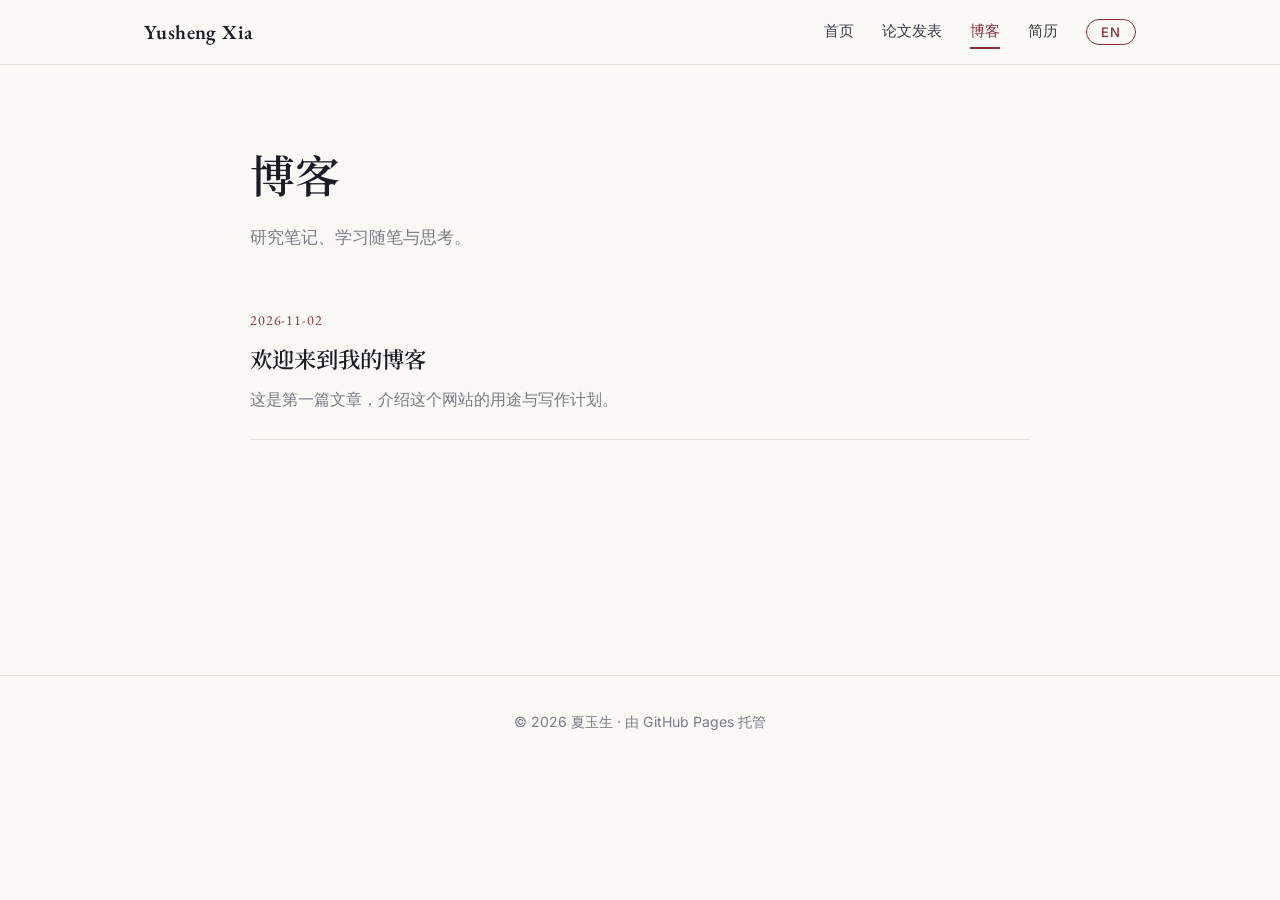
==== blog.html @ d9417440 "Initial personal academic website" ====
<!DOCTYPE html>
<html lang="zh-CN" data-lang="zh">
<head>
  <meta charset="UTF-8">
  <meta name="viewport" content="width=device-width, initial-scale=1.0">
  <title>博客 · Blog — Yusheng Xia</title>
  <link rel="preconnect" href="https://fonts.googleapis.com">
  <link rel="preconnect" href="https://fonts.gstatic.com" crossorigin>
  <link href="https://fonts.googleapis.com/css2?family=EB+Garamond:ital,wght@0,400;0,500;0,600;1,400&family=Noto+Serif+SC:wght@400;500;600;700&family=Inter:wght@300;400;500&display=swap" rel="stylesheet">
  <link rel="stylesheet" href="assets/css/style.css">
</head>
<body>
  <nav class="nav">
    <div class="nav-inner">
      <a href="index.html" class="nav-brand">Yusheng Xia</a>
      <div class="nav-links">
        <a href="index.html"><span class="lang lang-zh">首页</span><span class="lang lang-en">Home</span></a>
        <a href="publications.html"><span class="lang lang-zh">论文发表</span><span class="lang lang-en">Publications</span></a>
        <a href="blog.html" class="active"><span class="lang lang-zh">博客</span><span class="lang lang-en">Blog</span></a>
        <a href="cv.html"><span class="lang lang-zh">简历</span><span class="lang lang-en">CV</span></a>
        <button id="lang-toggle" class="lang-toggle" aria-label="Switch language">EN</button>
      </div>
    </div>
  </nav>

  <main class="container page">
    <h1 class="page-title reveal">
      <span class="lang lang-zh">博客</span><span class="lang lang-en">Blog</span>
    </h1>
    <p class="page-sub reveal">
      <span class="lang lang-zh">研究笔记、学习随笔与思考。</span>
      <span class="lang lang-en">Research notes, study logs, and reflections.</span>
    </p>
    <div id="post-list" class="post-list"></div>
  </main>

  <footer class="footer">
    <div class="container">
      <p>
        <span class="lang lang-zh">© 2026 夏玉生 · 由 GitHub Pages 托管</span>
        <span class="lang lang-en">© 2026 Yusheng Xia · Hosted on GitHub Pages</span>
      </p>
    </div>
  </footer>

  <script src="assets/js/main.js"></script>
  <script>loadPostList();</script>
</body>
</html>
---- assets/css/style.css ----
/* ============================================================
   Academic Personal Site — style.css
   ============================================================ */

:root {
  --bg: #faf9f6;
  --bg-soft: #f3f1ec;
  --ink: #1d1d28;
  --ink-soft: #3c3c4a;
  --muted: #7a7a86;
  --accent: #8c2f39;
  --accent-soft: #a4535c;
  --line: #e4e1da;
  --card: #ffffff;
  --serif-en: "EB Garamond", "Noto Serif SC", Georgia, serif;
  --serif-zh: "Noto Serif SC", "EB Garamond", "Songti SC", serif;
  --sans: "Inter", -apple-system, "PingFang SC", "Microsoft YaHei", sans-serif;
  --maxw: 780px;
}

* { margin: 0; padding: 0; box-sizing: border-box; }

html { scroll-behavior: smooth; }

body {
  background: var(--bg);
  color: var(--ink);
  font-family: var(--sans);
  font-size: 16.5px;
  line-height: 1.75;
  -webkit-font-smoothing: antialiased;
}

.container {
  max-width: var(--maxw);
  margin: 0 auto;
  padding: 0 24px;
}

a {
  color: var(--accent);
  text-decoration: none;
  border-bottom: 1px solid transparent;
  transition: border-color .2s ease, color .2s ease;
}
a:hover { border-bottom-color: var(--accent); }

/* ---------- language toggle ---------- */
.lang { display: none; }
html[data-lang="zh"] .lang-zh { display: inline; }
html[data-lang="en"] .lang-en { display: inline; }
html[data-lang="zh"] body { font-family: var(--sans); }
html[data-lang="en"] body { font-family: var(--sans); }

/* ---------- nav ---------- */
.nav {
  position: sticky;
  top: 0;
  z-index: 100;
  background: rgba(250, 249, 246, .88);
  backdrop-filter: blur(12px);
  -webkit-backdrop-filter: blur(12px);
  border-bottom: 1px solid var(--line);
}
.nav-inner {
  max-width: 1040px;
  margin: 0 auto;
  padding: 0 24px;
  height: 64px;
  display: flex;
  align-items: center;
  justify-content: space-between;
}
.nav-brand {
  font-family: var(--serif-en);
  font-size: 1.25rem;
  font-weight: 600;
  letter-spacing: .02em;
  color: var(--ink);
  border-bottom: none;
}
.nav-links {
  display: flex;
  align-items: center;
  gap: 28px;
}
.nav-links a {
  font-size: .92rem;
  color: var(--ink-soft);
  border-bottom: none;
  position: relative;
  padding: 4px 0;
}
.nav-links a::after {
  content: "";
  position: absolute;
  left: 0; bottom: 0;
  width: 0; height: 2px;
  background: var(--accent);
  transition: width .25s ease;
}
.nav-links a:hover::after,
.nav-links a.active::after { width: 100%; }
.nav-links a.active { color: var(--accent); }

.lang-toggle {
  font-family: var(--sans);
  font-size: .82rem;
  font-weight: 500;
  letter-spacing: .08em;
  color: var(--accent);
  background: transparent;
  border: 1px solid var(--accent);
  border-radius: 999px;
  padding: 4px 14px;
  cursor: pointer;
  transition: background .2s ease, color .2s ease;
}
.lang-toggle:hover { background: var(--accent); color: #fff; }

/* ---------- hero ---------- */
.hero {
  padding: 110px 0 80px;
  border-bottom: 1px solid var(--line);
  background:
    radial-gradient(ellipse 60% 50% at 70% 10%, rgba(140, 47, 57, .05), transparent),
    var(--bg);
}
.hero-kicker {
  font-size: .85rem;
  letter-spacing: .28em;
  text-transform: uppercase;
  color: var(--accent);
  margin-bottom: 22px;
}
.hero-name {
  font-family: var(--serif-zh);
  font-size: clamp(2.6rem, 6vw, 4rem);
  font-weight: 600;
  line-height: 1.15;
  letter-spacing: .01em;
  margin-bottom: 18px;
}
html[data-lang="en"] .hero-name { font-family: var(--serif-en); }
.hero-title {
  font-size: 1.08rem;
  color: var(--ink-soft);
  margin-bottom: 20px;
}
.hero-bio {
  max-width: 620px;
  color: var(--muted);
  margin-bottom: 30px;
}
.hero-links {
  display: flex;
  flex-wrap: wrap;
  gap: 12px;
}
.hero-links a {
  font-size: .9rem;
  padding: 7px 18px;
  border: 1px solid var(--line);
  border-radius: 999px;
  background: var(--card);
  color: var(--ink-soft);
  transition: all .2s ease;
}
.hero-links a:hover {
  border-color: var(--accent);
  color: var(--accent);
  transform: translateY(-1px);
}

/* ---------- sections ---------- */
.section { padding: 44px 0 8px; }

.section-title {
  font-family: var(--serif-zh);
  font-size: 1.55rem;
  font-weight: 600;
  margin-bottom: 22px;
  padding-bottom: 10px;
  border-bottom: 1px solid var(--line);
  position: relative;
}
html[data-lang="en"] .section-title { font-family: var(--serif-en); }
.section-title::after {
  content: "";
  position: absolute;
  left: 0; bottom: -1px;
  width: 56px; height: 2px;
  background: var(--accent);
}

/* ---------- chips ---------- */
.chips { display: flex; flex-wrap: wrap; gap: 10px; }
.chip {
  font-size: .92rem;
  padding: 8px 20px;
  background: var(--card);
  border: 1px solid var(--line);
  border-radius: 999px;
  color: var(--ink-soft);
  transition: all .2s ease;
}
.chip:hover {
  border-color: var(--accent);
  color: var(--accent);
  box-shadow: 0 4px 14px rgba(140, 47, 57, .08);
}

/* ---------- news ---------- */
.news-list { list-style: none; }
.news-list li {
  display: flex;
  gap: 20px;
  padding: 12px 0;
  border-bottom: 1px dashed var(--line);
  align-items: baseline;
}
.news-list li:last-child { border-bottom: none; }
.news-date {
  flex-shrink: 0;
  font-family: var(--serif-en);
  font-size: .95rem;
  font-weight: 600;
  color: var(--accent);
  min-width: 72px;
}

/* ---------- publications ---------- */
.pub-list { list-style: none; }
.pub-item {
  padding: 20px 24px;
  margin-bottom: 16px;
  background: var(--card);
  border: 1px solid var(--line);
  border-radius: 10px;
  transition: box-shadow .25s ease, transform .25s ease;
}
.pub-item:hover {
  box-shadow: 0 8px 28px rgba(29, 29, 40, .07);
  transform: translateY(-2px);
}
.pub-title {
  font-family: var(--serif-zh);
  font-size: 1.12rem;
  font-weight: 600;
  line-height: 1.5;
  margin-bottom: 6px;
}
html[data-lang="en"] .pub-title { font-family: var(--serif-en); }
.pub-authors { font-size: .95rem; color: var(--ink-soft); margin-bottom: 4px; }
.pub-venue { font-size: .9rem; color: var(--muted); }
.pub-venue a { font-size: .85rem; letter-spacing: .04em; }

.more-link { margin-top: 8px; font-size: .95rem; }

/* ---------- page (inner pages) ---------- */
.page { padding: 70px 0 40px; min-height: 60vh; }
.page-title {
  font-family: var(--serif-zh);
  font-size: clamp(2rem, 5vw, 2.8rem);
  font-weight: 600;
  margin-bottom: 10px;
}
html[data-lang="en"] .page-title { font-family: var(--serif-en); }
.page-sub { color: var(--muted); margin-bottom: 20px; }

/* ---------- cv ---------- */
.cv-list { list-style: none; }
.cv-list li { padding: 14px 0; border-bottom: 1px dashed var(--line); }
.cv-list li:last-child { border-bottom: none; }
.cv-row {
  display: flex;
  justify-content: space-between;
  align-items: baseline;
  gap: 16px;
  flex-wrap: wrap;
}
.cv-date {
  font-family: var(--serif-en);
  font-size: .92rem;
  color: var(--accent);
  white-space: nowrap;
}
.cv-detail { font-size: .95rem; color: var(--muted); margin-top: 2px; }

/* ---------- blog list ---------- */
.post-list { padding-top: 10px; }
.post-card {
  display: block;
  padding: 26px 0;
  border-bottom: 1px solid var(--line);
  color: var(--ink);
}
.post-card:hover { border-bottom-color: var(--line); }
.post-card:hover .post-card-title { color: var(--accent); }
.post-card-date {
  font-family: var(--serif-en);
  font-size: .88rem;
  color: var(--accent);
  letter-spacing: .06em;
  margin-bottom: 6px;
}
.post-card-title {
  font-family: var(--serif-zh);
  font-size: 1.4rem;
  font-weight: 600;
  margin-bottom: 8px;
  transition: color .2s ease;
}
html[data-lang="en"] .post-card-title { font-family: var(--serif-en); }
.post-card-summary { color: var(--muted); font-size: .97rem; }

/* ---------- article ---------- */
.back-link { margin-bottom: 30px; font-size: .92rem; }
.article { padding-bottom: 40px; }
.article h1 {
  font-family: var(--serif-zh);
  font-size: 2.1rem;
  font-weight: 600;
  line-height: 1.3;
  margin-bottom: 8px;
}
html[data-lang="en"] .article h1 { font-family: var(--serif-en); }
.article .article-date {
  font-family: var(--serif-en);
  color: var(--accent);
  font-size: .95rem;
  margin-bottom: 32px;
  display: block;
}
.article h2 {
  font-family: var(--serif-zh);
  font-size: 1.5rem;
  margin: 40px 0 14px;
  padding-bottom: 8px;
  border-bottom: 1px solid var(--line);
}
html[data-lang="en"] .article h2 { font-family: var(--serif-en); }
.article h3 { font-size: 1.15rem; margin: 28px 0 10px; }
.article p { margin-bottom: 16px; color: var(--ink-soft); }
.article ul, .article ol { margin: 0 0 16px 24px; color: var(--ink-soft); }
.article li { margin-bottom: 6px; }
.article blockquote {
  margin: 24px 0;
  padding: 14px 22px;
  border-left: 3px solid var(--accent);
  background: var(--bg-soft);
  border-radius: 0 8px 8px 0;
  color: var(--ink-soft);
}
.article code {
  font-family: "SF Mono", Menlo, Consolas, monospace;
  font-size: .88em;
  background: var(--bg-soft);
  padding: 2px 7px;
  border-radius: 5px;
}
.article pre {
  background: #23232e;
  color: #e8e6e3;
  padding: 18px 22px;
  border-radius: 10px;
  overflow-x: auto;
  margin-bottom: 20px;
}
.article pre code { background: none; padding: 0; color: inherit; }
.article img { max-width: 100%; border-radius: 8px; margin: 16px 0; }
.article hr { border: none; border-top: 1px solid var(--line); margin: 36px 0; }

/* ---------- footer ---------- */
.footer {
  margin-top: 70px;
  padding: 34px 0;
  border-top: 1px solid var(--line);
  text-align: center;
  font-size: .88rem;
  color: var(--muted);
}

/* ---------- reveal animation ---------- */
.reveal {
  opacity: 0;
  transform: translateY(18px);
  transition: opacity .7s ease, transform .7s ease;
}
.reveal.visible {
  opacity: 1;
  transform: none;
}

/* ---------- responsive ---------- */
@media (max-width: 640px) {
  body { font-size: 15.5px; }
  .nav-inner { height: 56px; }
  .nav-links { gap: 14px; }
  .nav-links a { font-size: .85rem; }
  .nav-brand { font-size: 1.05rem; }
  .hero { padding: 70px 0 56px; }
  .news-list li { flex-direction: column; gap: 2px; }
  .post-card-title { font-size: 1.2rem; }
}
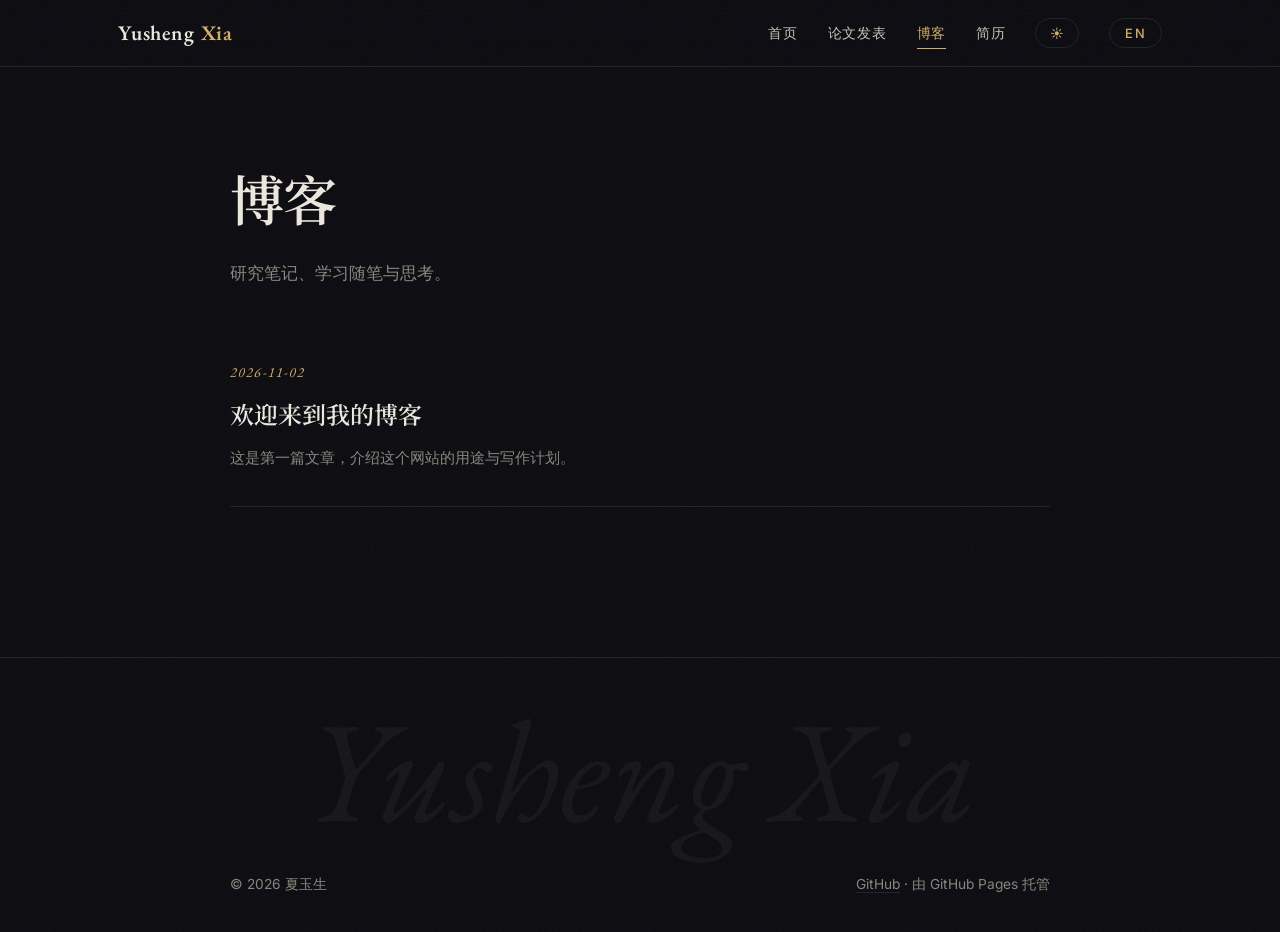
==== commit b5f37f1e: "Redesign: dark gold editorial theme, marquee, grain, theme toggle" ====
--- a/blog.html
+++ b/blog.html
@@ -1,5 +1,5 @@
 <!DOCTYPE html>
-<html lang="zh-CN" data-lang="zh">
+<html lang="zh-CN" data-lang="zh" data-theme="dark">
 <head>
   <meta charset="UTF-8">
   <meta name="viewport" content="width=device-width, initial-scale=1.0">
@@ -10,14 +10,17 @@
   <link rel="stylesheet" href="assets/css/style.css">
 </head>
 <body>
+  <div class="grain" aria-hidden="true"></div>
+
   <nav class="nav">
     <div class="nav-inner">
-      <a href="index.html" class="nav-brand">Yusheng Xia</a>
+      <a href="index.html" class="nav-brand">Yusheng <em>Xia</em></a>
       <div class="nav-links">
         <a href="index.html"><span class="lang lang-zh">首页</span><span class="lang lang-en">Home</span></a>
         <a href="publications.html"><span class="lang lang-zh">论文发表</span><span class="lang lang-en">Publications</span></a>
         <a href="blog.html" class="active"><span class="lang lang-zh">博客</span><span class="lang lang-en">Blog</span></a>
         <a href="cv.html"><span class="lang lang-zh">简历</span><span class="lang lang-en">CV</span></a>
+        <button id="theme-toggle" class="theme-toggle" aria-label="Toggle theme">☀</button>
         <button id="lang-toggle" class="lang-toggle" aria-label="Switch language">EN</button>
       </div>
     </div>
@@ -35,10 +38,12 @@
   </main>
 
   <footer class="footer">
-    <div class="container">
+    <div class="footer-watermark">Yusheng Xia</div>
+    <div class="container footer-inner">
+      <p><span class="lang lang-zh">© 2026 夏玉生</span><span class="lang lang-en">© 2026 Yusheng Xia</span></p>
       <p>
-        <span class="lang lang-zh">© 2026 夏玉生 · 由 GitHub Pages 托管</span>
-        <span class="lang lang-en">© 2026 Yusheng Xia · Hosted on GitHub Pages</span>
+        <a href="https://github.com/yusheng-XIA" target="_blank" rel="noopener">GitHub</a>
+        <span class="lang lang-zh"> · 由 GitHub Pages 托管</span><span class="lang lang-en"> · Hosted on GitHub Pages</span>
       </p>
     </div>
   </footer>
--- a/assets/css/style.css
+++ b/assets/css/style.css
@@ -1,21 +1,44 @@
 /* ============================================================
-   Academic Personal Site — style.css
+   Yusheng Xia — Academic Site · "Modern Editorial" theme
    ============================================================ */
 
 :root {
-  --bg: #faf9f6;
-  --bg-soft: #f3f1ec;
-  --ink: #1d1d28;
-  --ink-soft: #3c3c4a;
-  --muted: #7a7a86;
-  --accent: #8c2f39;
-  --accent-soft: #a4535c;
-  --line: #e4e1da;
-  --card: #ffffff;
   --serif-en: "EB Garamond", "Noto Serif SC", Georgia, serif;
   --serif-zh: "Noto Serif SC", "EB Garamond", "Songti SC", serif;
   --sans: "Inter", -apple-system, "PingFang SC", "Microsoft YaHei", sans-serif;
-  --maxw: 780px;
+  --mono: "SF Mono", Menlo, Consolas, monospace;
+  --maxw: 820px;
+  --ease: cubic-bezier(.22, .68, .26, .99);
+}
+
+/* ---------- themes ---------- */
+html[data-theme="dark"] {
+  --bg: #0b0b10;
+  --bg-soft: #121218;
+  --card: #13131a;
+  --ink: #ece8df;
+  --ink-soft: #c7c3b9;
+  --muted: #88857c;
+  --accent: #d4af6a;
+  --accent-ink: #0b0b10;
+  --line: rgba(236, 232, 223, .1);
+  --glow: rgba(212, 175, 106, .07);
+  --shadow: rgba(0, 0, 0, .5);
+  --nav-bg: rgba(11, 11, 16, .82);
+}
+html[data-theme="light"] {
+  --bg: #f6f3ec;
+  --bg-soft: #efebe1;
+  --card: #fffdf8;
+  --ink: #16161e;
+  --ink-soft: #3a3a46;
+  --muted: #7b786e;
+  --accent: #8c2f39;
+  --accent-ink: #fffdf8;
+  --line: rgba(22, 22, 30, .12);
+  --glow: rgba(140, 47, 57, .05);
+  --shadow: rgba(22, 22, 30, .12);
+  --nav-bg: rgba(246, 243, 236, .85);
 }
 
 * { margin: 0; padding: 0; box-sizing: border-box; }
@@ -29,65 +52,91 @@
   font-size: 16.5px;
   line-height: 1.75;
   -webkit-font-smoothing: antialiased;
-}
+  transition: background .4s ease, color .4s ease;
+}
+
+::selection { background: var(--accent); color: var(--accent-ink); }
+
+::-webkit-scrollbar { width: 10px; }
+::-webkit-scrollbar-track { background: var(--bg); }
+::-webkit-scrollbar-thumb { background: var(--line); border-radius: 5px; }
+::-webkit-scrollbar-thumb:hover { background: var(--accent); }
 
 .container {
   max-width: var(--maxw);
   margin: 0 auto;
-  padding: 0 24px;
+  padding: 0 26px;
 }
 
 a {
   color: var(--accent);
   text-decoration: none;
-  border-bottom: 1px solid transparent;
-  transition: border-color .2s ease, color .2s ease;
-}
-a:hover { border-bottom-color: var(--accent); }
+  transition: color .25s ease;
+}
+
+/* ---------- film grain overlay ---------- */
+.grain {
+  position: fixed;
+  inset: -50%;
+  z-index: 999;
+  pointer-events: none;
+  opacity: .05;
+  background-image: url("data:image/svg+xml,%3Csvg xmlns='http://www.w3.org/2000/svg' width='300' height='300'%3E%3Cfilter id='n'%3E%3CfeTurbulence type='fractalNoise' baseFrequency='0.9' numOctaves='2'/%3E%3C/filter%3E%3Crect width='100%25' height='100%25' filter='url(%23n)'/%3E%3C/svg%3E");
+  animation: grain 8s steps(10) infinite;
+}
+@keyframes grain {
+  0%, 100% { transform: translate(0, 0); }
+  20% { transform: translate(-3%, 2%); }
+  40% { transform: translate(2%, -3%); }
+  60% { transform: translate(-2%, -2%); }
+  80% { transform: translate(3%, 3%); }
+}
 
 /* ---------- language toggle ---------- */
 .lang { display: none; }
 html[data-lang="zh"] .lang-zh { display: inline; }
 html[data-lang="en"] .lang-en { display: inline; }
-html[data-lang="zh"] body { font-family: var(--sans); }
-html[data-lang="en"] body { font-family: var(--sans); }
 
 /* ---------- nav ---------- */
 .nav {
-  position: sticky;
-  top: 0;
+  position: fixed;
+  top: 0; left: 0; right: 0;
   z-index: 100;
-  background: rgba(250, 249, 246, .88);
-  backdrop-filter: blur(12px);
-  -webkit-backdrop-filter: blur(12px);
-  border-bottom: 1px solid var(--line);
+  background: var(--nav-bg);
+  backdrop-filter: blur(16px) saturate(1.4);
+  -webkit-backdrop-filter: blur(16px) saturate(1.4);
+  border-bottom: 1px solid var(--line);
+  transition: background .4s ease;
 }
 .nav-inner {
-  max-width: 1040px;
+  max-width: 1100px;
   margin: 0 auto;
-  padding: 0 24px;
-  height: 64px;
+  padding: 0 28px;
+  height: 66px;
   display: flex;
   align-items: center;
   justify-content: space-between;
 }
 .nav-brand {
   font-family: var(--serif-en);
-  font-size: 1.25rem;
+  font-size: 1.3rem;
   font-weight: 600;
-  letter-spacing: .02em;
+  letter-spacing: .04em;
   color: var(--ink);
-  border-bottom: none;
+}
+.nav-brand em {
+  font-style: normal;
+  color: var(--accent);
 }
 .nav-links {
   display: flex;
   align-items: center;
-  gap: 28px;
+  gap: 30px;
 }
 .nav-links a {
-  font-size: .92rem;
+  font-size: .88rem;
+  letter-spacing: .05em;
   color: var(--ink-soft);
-  border-bottom: none;
   position: relative;
   padding: 4px 0;
 }
@@ -95,182 +144,302 @@
   content: "";
   position: absolute;
   left: 0; bottom: 0;
-  width: 0; height: 2px;
+  width: 100%; height: 1px;
   background: var(--accent);
-  transition: width .25s ease;
+  transform: scaleX(0);
+  transform-origin: right;
+  transition: transform .35s var(--ease);
 }
 .nav-links a:hover::after,
-.nav-links a.active::after { width: 100%; }
+.nav-links a.active::after { transform: scaleX(1); transform-origin: left; }
 .nav-links a.active { color: var(--accent); }
 
-.lang-toggle {
+.lang-toggle, .theme-toggle {
   font-family: var(--sans);
-  font-size: .82rem;
+  font-size: .8rem;
   font-weight: 500;
-  letter-spacing: .08em;
+  letter-spacing: .1em;
   color: var(--accent);
   background: transparent;
-  border: 1px solid var(--accent);
+  border: 1px solid var(--line);
   border-radius: 999px;
-  padding: 4px 14px;
+  width: 44px; height: 30px;
   cursor: pointer;
-  transition: background .2s ease, color .2s ease;
-}
-.lang-toggle:hover { background: var(--accent); color: #fff; }
+  transition: all .25s ease;
+  display: inline-flex;
+  align-items: center;
+  justify-content: center;
+}
+.lang-toggle { width: auto; padding: 0 15px; }
+.lang-toggle:hover, .theme-toggle:hover {
+  border-color: var(--accent);
+  box-shadow: 0 0 18px var(--glow);
+}
 
 /* ---------- hero ---------- */
 .hero {
-  padding: 110px 0 80px;
-  border-bottom: 1px solid var(--line);
+  position: relative;
+  padding: 190px 0 0;
+  overflow: hidden;
   background:
-    radial-gradient(ellipse 60% 50% at 70% 10%, rgba(140, 47, 57, .05), transparent),
+    radial-gradient(ellipse 55% 45% at 75% 0%, var(--glow), transparent 70%),
     var(--bg);
 }
+.hero::before {
+  content: "";
+  position: absolute;
+  top: 0; left: 50%;
+  width: 1px; height: 110px;
+  background: linear-gradient(to bottom, transparent, var(--accent));
+  opacity: .5;
+}
 .hero-kicker {
-  font-size: .85rem;
-  letter-spacing: .28em;
+  font-size: .82rem;
+  letter-spacing: .34em;
   text-transform: uppercase;
   color: var(--accent);
-  margin-bottom: 22px;
+  margin-bottom: 26px;
 }
 .hero-name {
   font-family: var(--serif-zh);
-  font-size: clamp(2.6rem, 6vw, 4rem);
+  font-size: clamp(3rem, 8vw, 5.2rem);
   font-weight: 600;
-  line-height: 1.15;
+  line-height: 1.08;
   letter-spacing: .01em;
-  margin-bottom: 18px;
-}
-html[data-lang="en"] .hero-name { font-family: var(--serif-en); }
+  margin-bottom: 24px;
+}
+html[data-lang="en"] .hero-name {
+  font-family: var(--serif-en);
+  letter-spacing: -.015em;
+}
 .hero-title {
-  font-size: 1.08rem;
+  font-family: var(--serif-zh);
+  font-style: italic;
+  font-size: 1.15rem;
   color: var(--ink-soft);
-  margin-bottom: 20px;
-}
+  margin-bottom: 30px;
+}
+html[data-lang="en"] .hero-title { font-family: var(--serif-en); }
 .hero-bio {
-  max-width: 620px;
+  max-width: 640px;
   color: var(--muted);
-  margin-bottom: 30px;
+  font-size: .99rem;
+  margin-bottom: 40px;
 }
 .hero-links {
   display: flex;
   flex-wrap: wrap;
   gap: 12px;
+  padding-bottom: 90px;
 }
 .hero-links a {
-  font-size: .9rem;
-  padding: 7px 18px;
+  font-size: .88rem;
+  letter-spacing: .06em;
+  padding: 9px 22px;
   border: 1px solid var(--line);
   border-radius: 999px;
-  background: var(--card);
   color: var(--ink-soft);
-  transition: all .2s ease;
+  transition: all .3s var(--ease);
 }
 .hero-links a:hover {
   border-color: var(--accent);
   color: var(--accent);
-  transform: translateY(-1px);
+  transform: translateY(-2px);
+  box-shadow: 0 6px 22px var(--glow);
+}
+
+/* ---------- marquee ---------- */
+.marquee {
+  border-top: 1px solid var(--line);
+  border-bottom: 1px solid var(--line);
+  overflow: hidden;
+  padding: 18px 0;
+  white-space: nowrap;
+}
+.marquee-track {
+  display: inline-block;
+  animation: marquee 42s linear infinite;
+}
+.marquee-track span {
+  font-family: var(--serif-en);
+  font-style: italic;
+  font-size: 1.05rem;
+  letter-spacing: .12em;
+  color: var(--muted);
+  padding-right: 8px;
+}
+.marquee-track b {
+  color: var(--accent);
+  font-weight: 400;
+  padding: 0 18px;
+}
+@keyframes marquee {
+  from { transform: translateX(0); }
+  to { transform: translateX(-50%); }
 }
 
 /* ---------- sections ---------- */
-.section { padding: 44px 0 8px; }
+.section { padding: 64px 0 12px; counter-increment: sec; }
+main { counter-reset: sec; }
 
 .section-title {
   font-family: var(--serif-zh);
-  font-size: 1.55rem;
+  font-size: 1.5rem;
   font-weight: 600;
-  margin-bottom: 22px;
-  padding-bottom: 10px;
+  margin-bottom: 30px;
+  padding-bottom: 14px;
   border-bottom: 1px solid var(--line);
   position: relative;
+  display: flex;
+  align-items: baseline;
+  gap: 16px;
 }
 html[data-lang="en"] .section-title { font-family: var(--serif-en); }
+.section-title::before {
+  content: "0" counter(sec);
+  font-family: var(--serif-en);
+  font-style: italic;
+  font-weight: 400;
+  font-size: .95rem;
+  color: var(--accent);
+  letter-spacing: .1em;
+}
 .section-title::after {
   content: "";
   position: absolute;
   left: 0; bottom: -1px;
-  width: 56px; height: 2px;
+  width: 64px; height: 1px;
   background: var(--accent);
 }
 
 /* ---------- chips ---------- */
-.chips { display: flex; flex-wrap: wrap; gap: 10px; }
+.chips { display: flex; flex-wrap: wrap; gap: 12px; }
 .chip {
   font-size: .92rem;
-  padding: 8px 20px;
+  padding: 9px 22px;
   background: var(--card);
   border: 1px solid var(--line);
   border-radius: 999px;
   color: var(--ink-soft);
-  transition: all .2s ease;
+  transition: all .3s var(--ease);
 }
 .chip:hover {
   border-color: var(--accent);
   color: var(--accent);
-  box-shadow: 0 4px 14px rgba(140, 47, 57, .08);
+  transform: translateY(-2px);
+  box-shadow: 0 6px 20px var(--glow);
 }
 
 /* ---------- news ---------- */
 .news-list { list-style: none; }
 .news-list li {
   display: flex;
-  gap: 20px;
-  padding: 12px 0;
-  border-bottom: 1px dashed var(--line);
+  gap: 24px;
+  padding: 15px 0;
+  border-bottom: 1px solid var(--line);
   align-items: baseline;
-}
+  transition: padding-left .3s var(--ease);
+}
+.news-list li:hover { padding-left: 8px; }
 .news-list li:last-child { border-bottom: none; }
 .news-date {
   flex-shrink: 0;
   font-family: var(--serif-en);
+  font-style: italic;
   font-size: .95rem;
-  font-weight: 600;
-  color: var(--accent);
-  min-width: 72px;
+  color: var(--accent);
+  min-width: 76px;
 }
 
 /* ---------- publications ---------- */
-.pub-list { list-style: none; }
+.pub-list { list-style: none; counter-reset: pub; }
 .pub-item {
-  padding: 20px 24px;
-  margin-bottom: 16px;
+  position: relative;
+  padding: 26px 28px 24px 76px;
+  margin-bottom: 18px;
   background: var(--card);
   border: 1px solid var(--line);
-  border-radius: 10px;
-  transition: box-shadow .25s ease, transform .25s ease;
+  border-radius: 4px;
+  counter-increment: pub;
+  transition: all .35s var(--ease);
+  overflow: hidden;
+}
+.pub-item::before {
+  content: counter(pub, decimal-leading-zero);
+  position: absolute;
+  left: 24px; top: 26px;
+  font-family: var(--serif-en);
+  font-style: italic;
+  font-size: 1.15rem;
+  color: var(--accent);
+  opacity: .8;
+}
+.pub-item::after {
+  content: "";
+  position: absolute;
+  left: 0; top: 0; bottom: 0;
+  width: 2px;
+  background: var(--accent);
+  transform: scaleY(0);
+  transition: transform .35s var(--ease);
 }
 .pub-item:hover {
-  box-shadow: 0 8px 28px rgba(29, 29, 40, .07);
-  transform: translateY(-2px);
-}
+  transform: translateY(-3px);
+  box-shadow: 0 14px 40px var(--shadow);
+  border-color: var(--line);
+}
+.pub-item:hover::after { transform: scaleY(1); }
 .pub-title {
   font-family: var(--serif-zh);
-  font-size: 1.12rem;
+  font-size: 1.14rem;
   font-weight: 600;
   line-height: 1.5;
-  margin-bottom: 6px;
+  margin-bottom: 8px;
 }
 html[data-lang="en"] .pub-title { font-family: var(--serif-en); }
-.pub-authors { font-size: .95rem; color: var(--ink-soft); margin-bottom: 4px; }
+.pub-authors { font-size: .94rem; color: var(--ink-soft); margin-bottom: 5px; }
 .pub-venue { font-size: .9rem; color: var(--muted); }
-.pub-venue a { font-size: .85rem; letter-spacing: .04em; }
-
-.more-link { margin-top: 8px; font-size: .95rem; }
+.pub-venue em { color: var(--ink-soft); }
+.pub-venue a {
+  font-size: .8rem;
+  letter-spacing: .1em;
+  text-transform: uppercase;
+  border-bottom: 1px solid var(--line);
+  padding-bottom: 1px;
+}
+.pub-venue a:hover { border-bottom-color: var(--accent); }
+
+.more-link { margin-top: 14px; font-size: .95rem; }
+.more-link a {
+  display: inline-flex;
+  align-items: center;
+  gap: 6px;
+  border-bottom: 1px solid var(--line);
+  padding-bottom: 2px;
+  transition: gap .3s var(--ease), border-color .3s;
+}
+.more-link a:hover { gap: 12px; border-bottom-color: var(--accent); }
 
 /* ---------- page (inner pages) ---------- */
-.page { padding: 70px 0 40px; min-height: 60vh; }
+.page { padding: 150px 0 60px; min-height: 62vh; }
 .page-title {
   font-family: var(--serif-zh);
-  font-size: clamp(2rem, 5vw, 2.8rem);
+  font-size: clamp(2.4rem, 6vw, 3.4rem);
   font-weight: 600;
-  margin-bottom: 10px;
+  margin-bottom: 14px;
+  letter-spacing: -.01em;
 }
 html[data-lang="en"] .page-title { font-family: var(--serif-en); }
-.page-sub { color: var(--muted); margin-bottom: 20px; }
+.page-sub { color: var(--muted); margin-bottom: 24px; }
 
 /* ---------- cv ---------- */
 .cv-list { list-style: none; }
-.cv-list li { padding: 14px 0; border-bottom: 1px dashed var(--line); }
+.cv-list li {
+  padding: 18px 0;
+  border-bottom: 1px solid var(--line);
+  transition: padding-left .3s var(--ease);
+}
+.cv-list li:hover { padding-left: 8px; }
 .cv-list li:last-child { border-bottom: none; }
 .cv-row {
   display: flex;
@@ -281,111 +450,143 @@
 }
 .cv-date {
   font-family: var(--serif-en);
+  font-style: italic;
   font-size: .92rem;
   color: var(--accent);
   white-space: nowrap;
 }
-.cv-detail { font-size: .95rem; color: var(--muted); margin-top: 2px; }
+.cv-detail { font-size: .95rem; color: var(--muted); margin-top: 3px; }
 
 /* ---------- blog list ---------- */
-.post-list { padding-top: 10px; }
+.post-list { padding-top: 14px; }
 .post-card {
   display: block;
-  padding: 26px 0;
+  padding: 34px 0;
   border-bottom: 1px solid var(--line);
   color: var(--ink);
 }
-.post-card:hover { border-bottom-color: var(--line); }
-.post-card:hover .post-card-title { color: var(--accent); }
+.post-card:hover .post-card-title { color: var(--accent); transform: translateX(8px); }
 .post-card-date {
   font-family: var(--serif-en);
+  font-style: italic;
   font-size: .88rem;
   color: var(--accent);
-  letter-spacing: .06em;
-  margin-bottom: 6px;
+  letter-spacing: .08em;
+  margin-bottom: 8px;
 }
 .post-card-title {
   font-family: var(--serif-zh);
-  font-size: 1.4rem;
+  font-size: 1.5rem;
   font-weight: 600;
-  margin-bottom: 8px;
-  transition: color .2s ease;
+  margin-bottom: 10px;
+  transition: color .3s ease, transform .35s var(--ease);
 }
 html[data-lang="en"] .post-card-title { font-family: var(--serif-en); }
-.post-card-summary { color: var(--muted); font-size: .97rem; }
+.post-card-summary { color: var(--muted); font-size: .96rem; }
 
 /* ---------- article ---------- */
-.back-link { margin-bottom: 30px; font-size: .92rem; }
-.article { padding-bottom: 40px; }
+.back-link { margin-bottom: 36px; font-size: .9rem; letter-spacing: .04em; }
+.article { padding-bottom: 50px; }
 .article h1 {
   font-family: var(--serif-zh);
-  font-size: 2.1rem;
+  font-size: 2.3rem;
   font-weight: 600;
-  line-height: 1.3;
-  margin-bottom: 8px;
+  line-height: 1.28;
+  margin-bottom: 10px;
+  letter-spacing: -.01em;
 }
 html[data-lang="en"] .article h1 { font-family: var(--serif-en); }
 .article .article-date {
   font-family: var(--serif-en);
+  font-style: italic;
   color: var(--accent);
   font-size: .95rem;
-  margin-bottom: 32px;
+  margin-bottom: 38px;
   display: block;
 }
 .article h2 {
   font-family: var(--serif-zh);
   font-size: 1.5rem;
-  margin: 40px 0 14px;
-  padding-bottom: 8px;
+  margin: 46px 0 16px;
+  padding-bottom: 10px;
   border-bottom: 1px solid var(--line);
 }
 html[data-lang="en"] .article h2 { font-family: var(--serif-en); }
-.article h3 { font-size: 1.15rem; margin: 28px 0 10px; }
-.article p { margin-bottom: 16px; color: var(--ink-soft); }
-.article ul, .article ol { margin: 0 0 16px 24px; color: var(--ink-soft); }
+.article h3 { font-size: 1.15rem; margin: 30px 0 12px; }
+.article p { margin-bottom: 17px; color: var(--ink-soft); }
+.article ul, .article ol { margin: 0 0 17px 24px; color: var(--ink-soft); }
 .article li { margin-bottom: 6px; }
+.article a { border-bottom: 1px solid var(--line); }
+.article a:hover { border-bottom-color: var(--accent); }
 .article blockquote {
-  margin: 24px 0;
-  padding: 14px 22px;
-  border-left: 3px solid var(--accent);
+  margin: 28px 0;
+  padding: 18px 26px;
+  border-left: 2px solid var(--accent);
   background: var(--bg-soft);
-  border-radius: 0 8px 8px 0;
+  border-radius: 0 6px 6px 0;
   color: var(--ink-soft);
+  font-family: var(--serif-zh);
+  font-style: italic;
 }
 .article code {
-  font-family: "SF Mono", Menlo, Consolas, monospace;
+  font-family: var(--mono);
   font-size: .88em;
   background: var(--bg-soft);
+  border: 1px solid var(--line);
   padding: 2px 7px;
-  border-radius: 5px;
+  border-radius: 4px;
 }
 .article pre {
-  background: #23232e;
-  color: #e8e6e3;
-  padding: 18px 22px;
-  border-radius: 10px;
+  background: #101018;
+  border: 1px solid var(--line);
+  color: #e8e6e0;
+  padding: 20px 24px;
+  border-radius: 8px;
   overflow-x: auto;
-  margin-bottom: 20px;
-}
-.article pre code { background: none; padding: 0; color: inherit; }
-.article img { max-width: 100%; border-radius: 8px; margin: 16px 0; }
-.article hr { border: none; border-top: 1px solid var(--line); margin: 36px 0; }
+  margin-bottom: 22px;
+}
+.article pre code { background: none; border: none; padding: 0; color: inherit; }
+.article img { max-width: 100%; border-radius: 6px; margin: 18px 0; }
+.article hr { border: none; border-top: 1px solid var(--line); margin: 40px 0; }
 
 /* ---------- footer ---------- */
 .footer {
-  margin-top: 70px;
-  padding: 34px 0;
+  margin-top: 90px;
   border-top: 1px solid var(--line);
+  position: relative;
+  overflow: hidden;
+}
+.footer-watermark {
+  font-family: var(--serif-en);
+  font-style: italic;
+  font-size: clamp(4rem, 14vw, 9rem);
+  line-height: 1;
   text-align: center;
-  font-size: .88rem;
+  color: var(--ink);
+  opacity: .045;
+  white-space: nowrap;
+  padding-top: 40px;
+  user-select: none;
+  pointer-events: none;
+}
+.footer-inner {
+  display: flex;
+  justify-content: space-between;
+  align-items: center;
+  flex-wrap: wrap;
+  gap: 12px;
+  padding: 30px 0 36px;
+  font-size: .86rem;
   color: var(--muted);
 }
+.footer-inner a { color: var(--muted); border-bottom: 1px solid var(--line); }
+.footer-inner a:hover { color: var(--accent); border-bottom-color: var(--accent); }
 
 /* ---------- reveal animation ---------- */
 .reveal {
   opacity: 0;
-  transform: translateY(18px);
-  transition: opacity .7s ease, transform .7s ease;
+  transform: translateY(26px);
+  transition: opacity .9s var(--ease), transform .9s var(--ease);
 }
 .reveal.visible {
   opacity: 1;
@@ -395,11 +596,15 @@
 /* ---------- responsive ---------- */
 @media (max-width: 640px) {
   body { font-size: 15.5px; }
-  .nav-inner { height: 56px; }
+  .nav-inner { height: 58px; padding: 0 18px; }
   .nav-links { gap: 14px; }
-  .nav-links a { font-size: .85rem; }
+  .nav-links a { font-size: .82rem; letter-spacing: 0; }
   .nav-brand { font-size: 1.05rem; }
-  .hero { padding: 70px 0 56px; }
+  .hero { padding: 130px 0 0; }
+  .hero-links { padding-bottom: 60px; }
   .news-list li { flex-direction: column; gap: 2px; }
-  .post-card-title { font-size: 1.2rem; }
-}
+  .pub-item { padding: 22px 20px 20px 58px; }
+  .pub-item::before { left: 16px; }
+  .post-card-title { font-size: 1.25rem; }
+  .footer-inner { flex-direction: column; text-align: center; }
+}
